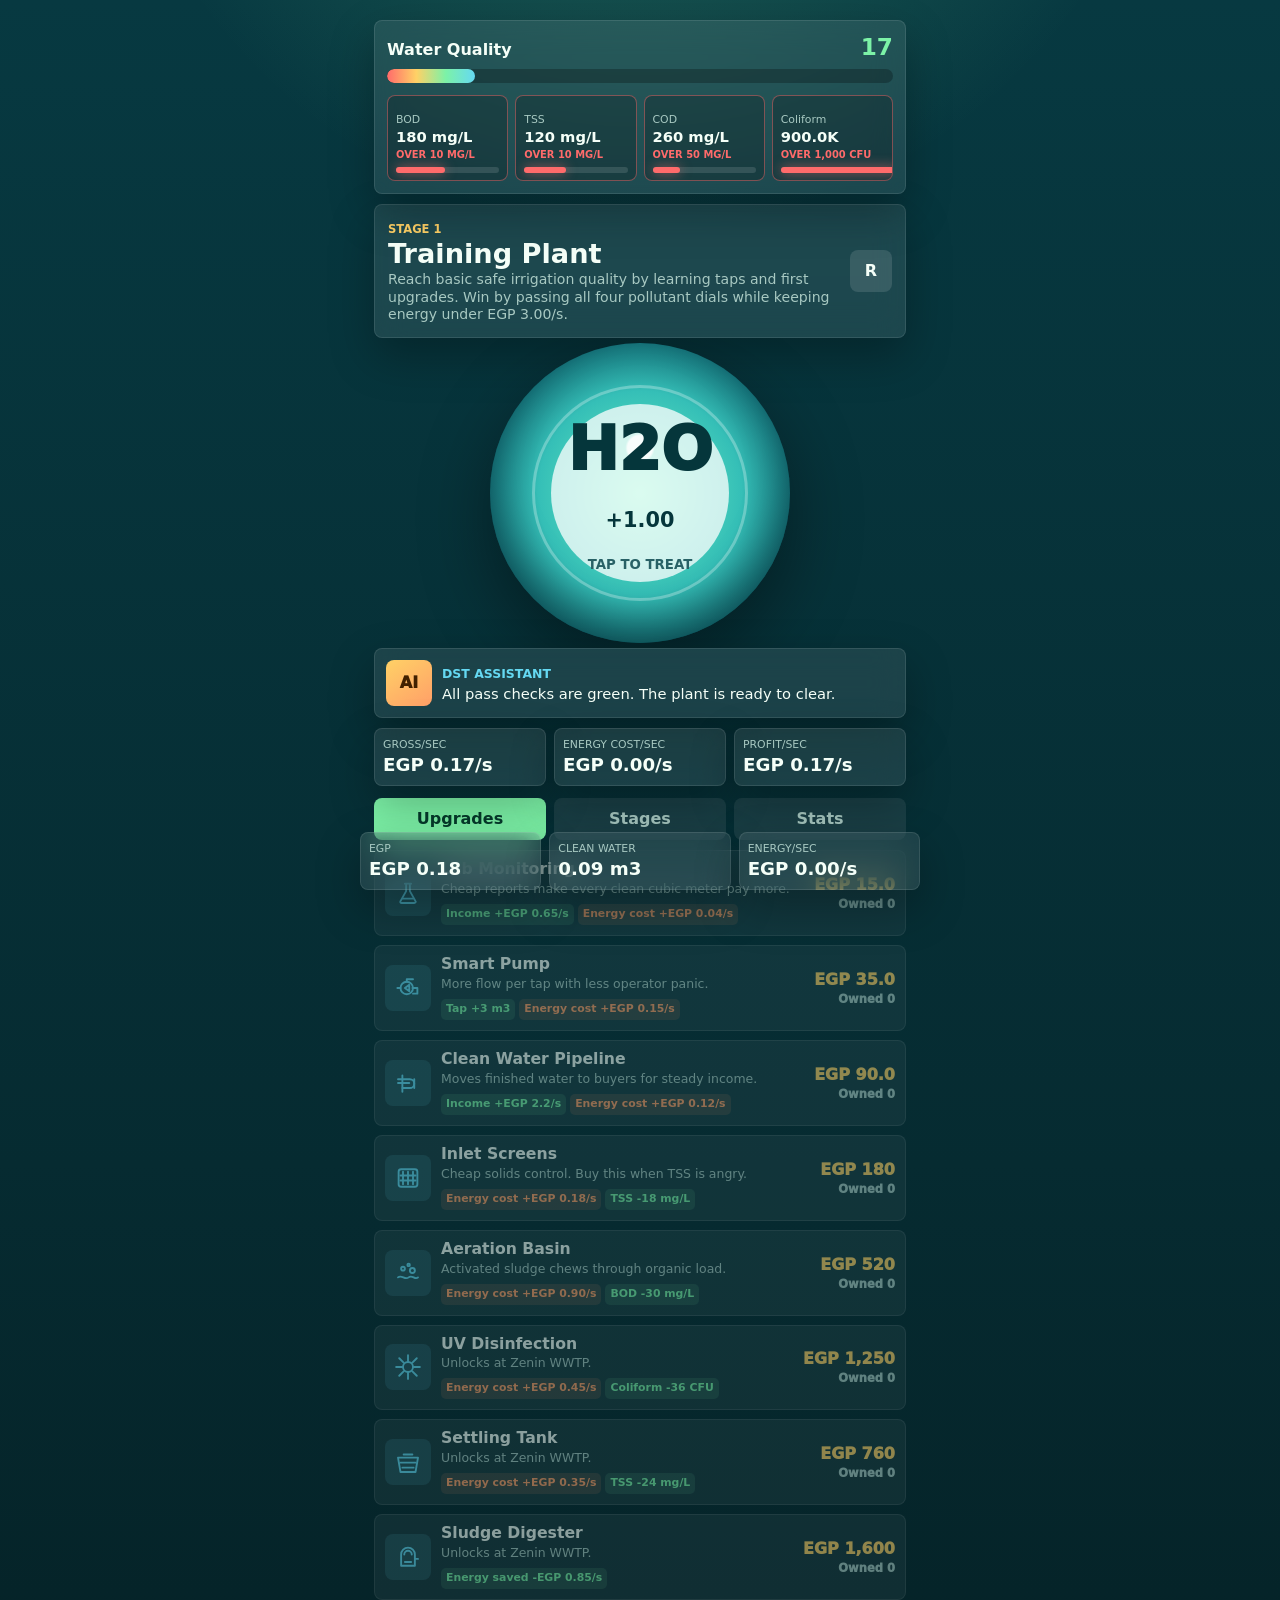
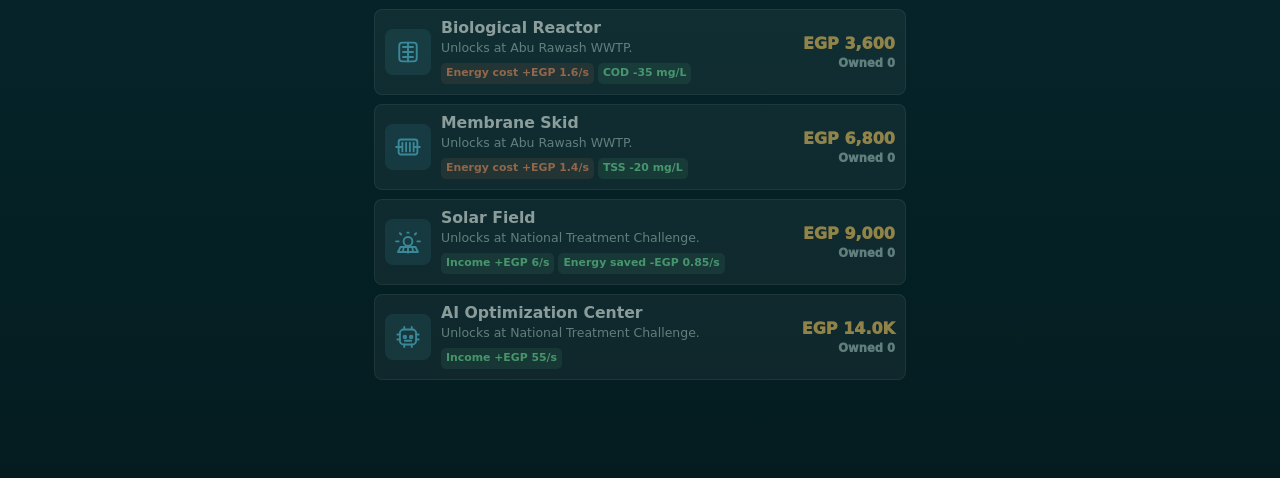
==== game/index.html @ 584d7bbe "cooking up a little game" ====
<!doctype html>
<html lang="en">
  <head>
    <meta charset="utf-8" />
    <meta name="viewport" content="width=device-width, initial-scale=1, viewport-fit=cover" />
    <meta name="theme-color" content="#063b44" />
    <title>Aqua Jokers: Treatment Tycoon</title>
    <link rel="stylesheet" href="styles.css" />
  </head>
  <body>
    <main class="app-shell">
      <section class="top-bar" aria-label="Plant status">
        <div>
          <span class="label">EGP</span>
          <strong id="money">0</strong>
        </div>
        <div>
          <span class="label">Clean water</span>
          <strong id="cleanWater">0 m3</strong>
        </div>
        <div>
          <span class="label">Energy/sec</span>
          <strong id="energyFooter">0</strong>
        </div>
      </section>

      <section class="stage-band">
        <div class="stage-copy">
          <span id="stageKicker">Stage 1</span>
          <h1 id="stageName">Booting plant...</h1>
          <p id="stageGoal">Loading treatment goals.</p>
        </div>
        <button id="resetBtn" class="icon-button" type="button" aria-label="Reset save" title="Reset save">
          <span aria-hidden="true">R</span>
        </button>
      </section>

      <section class="quality-panel" aria-label="Water quality">
        <div class="quality-header">
          <span>Water Quality</span>
          <strong id="qualityScore">0</strong>
        </div>
        <div class="quality-track">
          <div id="qualityFill"></div>
        </div>
        <div class="quality-grid">
          <div id="bodDial" class="dial-card">
            <span>BOD</span>
            <strong id="bod">0</strong>
            <small id="bodStatus">Target 10</small>
          </div>
          <div id="tssDial" class="dial-card">
            <span>TSS</span>
            <strong id="tss">0</strong>
            <small id="tssStatus">Target 10</small>
          </div>
          <div id="codDial" class="dial-card">
            <span>COD</span>
            <strong id="cod">0</strong>
            <small id="codStatus">Target 50</small>
          </div>
          <div id="coliformDial" class="dial-card">
            <span>Coliform</span>
            <strong id="coliform">0</strong>
            <small id="coliformStatus">Target 1K</small>
          </div>
        </div>
      </section>

      <section class="plant-zone" aria-label="Main treatment tap">
        <button id="plantButton" class="plant-button" type="button">
          <span class="plant-ripple"></span>
          <span class="plant-core">
            <span id="plantIcon" class="plant-icon">H2O</span>
            <strong id="tapGain">+1</strong>
            <small>tap to treat</small>
          </span>
        </button>
        <div id="floatLayer" class="float-layer" aria-hidden="true"></div>
      </section>

      <section class="ai-panel" aria-label="DST assistant">
        <div class="ai-avatar">AI</div>
        <div>
          <span>DST Assistant</span>
          <p id="aiTip">I will watch the bottlenecks and nudge you toward better upgrades.</p>
        </div>
      </section>

      <section class="meter-row" aria-label="Economy">
        <div>
          <span>Gross/sec</span>
          <strong id="incomeRate">0</strong>
        </div>
        <div>
          <span>Energy cost/sec</span>
          <strong id="energyCost">0</strong>
        </div>
        <div>
          <span>Profit/sec</span>
          <strong id="profitRate">0</strong>
        </div>
      </section>

      <nav class="tabs" aria-label="Game sections">
        <button class="tab active" data-tab="upgrades" type="button">Upgrades</button>
        <button class="tab" data-tab="stages" type="button">Stages</button>
        <button class="tab" data-tab="stats" type="button">Stats</button>
      </nav>

      <section id="upgradesView" class="view active" aria-label="Upgrade shop">
        <div id="upgradeList" class="upgrade-list"></div>
      </section>

      <section id="stagesView" class="view" aria-label="Stage progress">
        <div id="stageList" class="stage-list"></div>
      </section>

      <section id="statsView" class="view" aria-label="Detailed statistics">
        <div class="stat-card">
          <span>Total water processed</span>
          <strong id="totalProcessed">0 m3</strong>
        </div>
        <div class="stat-card">
          <span>Grade A readiness</span>
          <strong id="gradeReadiness">0%</strong>
        </div>
        <div class="stat-card">
          <span>Current plant power</span>
          <strong id="powerLevel">1x</strong>
        </div>
        <div class="stat-card">
          <span>Best bottleneck</span>
          <strong id="bottleneck">Loading</strong>
        </div>
      </section>
    </main>

    <div id="effectsLayer" class="effects-layer" aria-hidden="true"></div>

    <section id="victoryModal" class="victory-modal" aria-hidden="true">
      <div class="victory-card" role="dialog" aria-modal="true" aria-labelledby="victoryTitle">
        <span id="victoryKicker">Stage cleared</span>
        <h2 id="victoryTitle">Plant optimized</h2>
        <p id="victoryText">Your upgrade strategy reached the target quality.</p>
        <div class="victory-stats">
          <div><span>Quality</span><strong id="victoryQuality">0</strong></div>
          <div><span>Energy</span><strong id="victoryEnergy">0/s</strong></div>
          <div><span>Reward</span><strong id="victoryReward">EGP 0</strong></div>
        </div>
        <button id="continueBtn" class="continue-button" type="button">Continue</button>
      </div>
    </section>

    <script src="game.js"></script>
  </body>
</html>
---- game/styles.css ----
:root {
  color-scheme: dark;
  --bg: #062b31;
  --bg-2: #0a4046;
  --panel: rgba(247, 253, 249, 0.09);
  --panel-strong: rgba(247, 253, 249, 0.15);
  --text: #f5fff8;
  --muted: #a8c9c2;
  --green: #7cf2a7;
  --cyan: #65d9f2;
  --yellow: #ffd166;
  --orange: #ff9f68;
  --danger: #ff6b6b;
  --shadow: 0 18px 45px rgba(0, 0, 0, 0.28);
  font-family: Inter, ui-sans-serif, system-ui, -apple-system, BlinkMacSystemFont, "Segoe UI", sans-serif;
}

* {
  box-sizing: border-box;
}

body {
  margin: 0;
  min-height: 100svh;
  background:
    radial-gradient(circle at 50% -15%, rgba(124, 242, 167, 0.25), transparent 34rem),
    linear-gradient(180deg, #073941 0%, var(--bg) 56%, #041c20 100%);
  color: var(--text);
  overflow-x: hidden;
}

body.victory-open {
  overflow: hidden;
}

button {
  font: inherit;
}

.app-shell {
  display: flex;
  flex-direction: column;
  width: min(100%, 560px);
  min-height: 100svh;
  margin: 0 auto;
  padding: max(8px, env(safe-area-inset-top)) 14px calc(98px + env(safe-area-inset-bottom));
}

.top-bar,
.meter-row {
  display: grid;
  grid-template-columns: repeat(3, 1fr);
  gap: 8px;
}

.top-bar {
  position: fixed;
  left: 50%;
  right: auto;
  bottom: max(10px, env(safe-area-inset-bottom));
  z-index: 25;
  width: min(calc(100% - 28px), 560px);
  transform: translateX(-50%);
}

.top-bar > div,
.meter-row > div,
.stat-card,
.quality-panel,
.ai-panel,
.stage-band {
  order: 2;
  background: var(--panel);
  border: 1px solid rgba(255, 255, 255, 0.1);
  box-shadow: var(--shadow);
  backdrop-filter: blur(16px);
}

.top-bar > div,
.meter-row > div,
.stat-card {
  min-width: 0;
  border-radius: 8px;
  padding: 10px 8px;
}

.top-bar span,
.meter-row span,
.stat-card span,
.label {
  display: block;
  color: var(--muted);
  font-size: 0.68rem;
  line-height: 1.1;
  text-transform: uppercase;
}

.top-bar strong,
.meter-row strong,
.stat-card strong {
  display: block;
  margin-top: 4px;
  font-size: clamp(0.92rem, 4vw, 1.14rem);
  line-height: 1.1;
  white-space: nowrap;
  overflow: hidden;
  text-overflow: ellipsis;
}

.stage-band {
  display: flex;
  align-items: center;
  justify-content: space-between;
  gap: 12px;
  margin-top: 10px;
  border-radius: 8px;
  padding: 13px;
}

.stage-copy {
  min-width: 0;
}

.stage-copy span {
  color: var(--yellow);
  font-size: 0.72rem;
  font-weight: 800;
  text-transform: uppercase;
}

h1 {
  margin: 3px 0 4px;
  font-size: clamp(1.22rem, 6vw, 1.7rem);
  line-height: 1;
}

.stage-copy p {
  margin: 0;
  color: var(--muted);
  font-size: 0.88rem;
  line-height: 1.25;
}

.icon-button {
  width: 42px;
  height: 42px;
  flex: 0 0 auto;
  border: 0;
  border-radius: 8px;
  background: rgba(255, 255, 255, 0.12);
  color: var(--text);
  font-weight: 900;
}

.quality-panel {
  order: 1;
  position: sticky;
  top: 0;
  z-index: 20;
  margin-top: 0;
  border-radius: 8px;
  padding: 12px;
}

.quality-header {
  display: flex;
  align-items: baseline;
  justify-content: space-between;
  font-weight: 900;
}

.quality-header strong {
  color: var(--green);
  font-size: 1.45rem;
}

.quality-track {
  height: 14px;
  margin: 9px 0 12px;
  border-radius: 999px;
  background: rgba(0, 0, 0, 0.26);
  overflow: hidden;
}

#qualityFill {
  width: 0%;
  height: 100%;
  border-radius: inherit;
  background: linear-gradient(90deg, var(--danger), var(--yellow), var(--green), var(--cyan));
  transition: width 220ms ease;
}

.quality-grid {
  display: grid;
  grid-template-columns: repeat(4, 1fr);
  gap: 7px;
}

.dial-card {
  --dial: 0%;
  --dial-color: var(--danger);
  position: relative;
  display: grid;
  align-content: center;
  justify-items: start;
  min-width: 0;
  min-height: 86px;
  border-radius: 8px;
  padding: 10px 8px 13px;
  background: rgba(0, 0, 0, 0.2);
  border: 1px solid rgba(255, 255, 255, 0.08);
  overflow: hidden;
  text-align: left;
  transition: filter 160ms ease, transform 160ms ease;
}

.dial-card::before {
  content: "";
  position: absolute;
  left: 8px;
  right: 8px;
  bottom: 7px;
  height: 6px;
  border-radius: 999px;
  background: rgba(255, 255, 255, 0.12);
}

.dial-card::after {
  content: "";
  position: absolute;
  left: 8px;
  bottom: 7px;
  width: var(--dial);
  height: 6px;
  border-radius: 999px;
  background: var(--dial-color);
  box-shadow: 0 0 12px color-mix(in srgb, var(--dial-color), transparent 35%);
  transition: width 220ms ease;
}

.dial-card.pass {
  --dial-color: var(--green);
  border-color: rgba(124, 242, 167, 0.55);
  background: rgba(124, 242, 167, 0.12);
}

.dial-card.pass::after {
  width: 100%;
}

.dial-card.fail {
  --dial-color: var(--danger);
  border-color: rgba(255, 107, 107, 0.45);
}

.dial-card span {
  display: block;
  color: var(--muted);
  font-size: 0.68rem;
}

.dial-card strong {
  display: block;
  margin-top: 3px;
  max-width: 100%;
  font-size: clamp(0.66rem, 2.7vw, 0.92rem);
  line-height: 1.05;
  overflow: hidden;
  text-overflow: ellipsis;
  white-space: nowrap;
}

.dial-card small {
  display: block;
  margin-top: 4px;
  color: var(--muted);
  font-size: 0.62rem;
  font-weight: 900;
  text-transform: uppercase;
}

.dial-card.pass small {
  color: var(--green);
}

.dial-card.fail small {
  color: var(--danger);
}

.plant-zone {
  order: 3;
  position: relative;
  display: grid;
  place-items: center;
  min-height: 265px;
  overflow: hidden;
}

.plant-button {
  position: relative;
  display: grid;
  place-items: center;
  width: min(72vw, 300px);
  aspect-ratio: 1;
  border: 0;
  border-radius: 50%;
  background:
    radial-gradient(circle at 50% 35%, rgba(255, 255, 255, 0.85) 0 5%, transparent 6%),
    radial-gradient(circle at 50% 50%, #6cf1c2, #35bfb7 48%, #136f77 72%);
  color: #05363b;
  box-shadow:
    inset 0 -22px 40px rgba(0, 0, 0, 0.25),
    0 26px 70px rgba(0, 0, 0, 0.38);
  touch-action: manipulation;
  transform: translateZ(0);
  transition: transform 90ms ease, filter 140ms ease;
}

.plant-button:active,
.plant-button.popping {
  transform: scale(0.96);
  filter: brightness(1.1);
}

.plant-ripple {
  position: absolute;
  inset: 14%;
  border: 3px solid rgba(255, 255, 255, 0.28);
  border-radius: 50%;
  animation: pulse 2.2s infinite ease-in-out;
}

.plant-core {
  position: relative;
  display: grid;
  place-items: center;
  gap: 4px;
  width: 62%;
  aspect-ratio: 1;
  border-radius: 50%;
  background: rgba(255, 255, 255, 0.75);
}

.plant-icon {
  font-weight: 1000;
  font-size: clamp(2rem, 12vw, 3.8rem);
  letter-spacing: 0;
}

.plant-core strong {
  font-size: 1.3rem;
}

.plant-core small {
  color: #286166;
  font-weight: 800;
  text-transform: uppercase;
}

.float-layer {
  pointer-events: none;
  position: absolute;
  inset: 0;
}

.effects-layer {
  pointer-events: none;
  position: fixed;
  inset: 0;
  z-index: 30;
  overflow: hidden;
}

.floater {
  position: absolute;
  left: var(--x);
  top: var(--y);
  color: var(--green);
  font-weight: 1000;
  text-shadow: 0 2px 10px rgba(0, 0, 0, 0.55);
  animation: floatUp 780ms ease-out forwards;
}

.particle {
  position: fixed;
  left: var(--x);
  top: var(--y);
  width: var(--size);
  height: var(--size);
  border-radius: 50%;
  background: var(--color);
  box-shadow: 0 0 16px var(--color);
  transform: translate(-50%, -50%);
  animation: particleBurst var(--life) ease-out forwards;
}

.money-pop {
  position: fixed;
  left: var(--x);
  top: var(--y);
  color: var(--yellow);
  font-weight: 1000;
  -webkit-text-stroke: 1px rgba(3, 25, 29, 0.92);
  text-shadow:
    0 2px 0 rgba(3, 25, 29, 0.92),
    0 3px 14px rgba(0, 0, 0, 0.75);
  transform: translate(-50%, -50%);
  animation: moneyPop 900ms ease-out forwards;
}

.ai-panel {
  order: 4;
  display: grid;
  grid-template-columns: 46px 1fr;
  gap: 10px;
  align-items: center;
  border-radius: 8px;
  padding: 11px;
}

.ai-avatar {
  display: grid;
  place-items: center;
  width: 46px;
  height: 46px;
  border-radius: 8px;
  background: linear-gradient(145deg, var(--yellow), var(--orange));
  color: #412000;
  font-weight: 1000;
}

.ai-panel span {
  color: var(--cyan);
  font-size: 0.78rem;
  font-weight: 900;
  text-transform: uppercase;
}

.ai-panel p {
  margin: 3px 0 0;
  color: var(--text);
  font-size: 0.92rem;
  line-height: 1.22;
}

.meter-row {
  order: 5;
  margin-top: 10px;
}

.tabs {
  order: 6;
  display: grid;
  grid-template-columns: repeat(3, 1fr);
  gap: 8px;
  margin: 12px 0 10px;
}

.tab {
  min-height: 42px;
  border: 0;
  border-radius: 8px;
  background: rgba(255, 255, 255, 0.08);
  color: var(--muted);
  font-weight: 900;
}

.tab.active {
  background: var(--green);
  color: #063b2c;
}

.view {
  order: 7;
  display: none;
}

.view.active {
  display: block;
}

.upgrade-list,
.stage-list {
  display: grid;
  gap: 9px;
}

.upgrade-card,
.stage-card {
  display: grid;
  grid-template-columns: 46px 1fr auto;
  gap: 10px;
  align-items: center;
  width: 100%;
  border: 1px solid rgba(255, 255, 255, 0.11);
  border-radius: 8px;
  padding: 10px;
  background: var(--panel);
  color: var(--text);
  text-align: left;
}

.upgrade-card:disabled {
  opacity: 0.56;
}

.upgrade-card.affordable {
  border-color: rgba(124, 242, 167, 0.55);
  background: var(--panel-strong);
}

.upgrade-card.recommended {
  border-color: rgba(255, 209, 102, 0.95);
  background:
    linear-gradient(90deg, rgba(255, 209, 102, 0.18), rgba(255, 209, 102, 0.04)),
    var(--panel-strong);
  box-shadow:
    0 0 0 1px rgba(255, 209, 102, 0.3),
    0 16px 40px rgba(255, 209, 102, 0.14);
}

.upgrade-card.recommended .upgrade-icon {
  background: rgba(255, 209, 102, 0.2);
  color: var(--yellow);
}

.upgrade-icon,
.stage-icon {
  display: grid;
  place-items: center;
  width: 46px;
  height: 46px;
  border-radius: 8px;
  background: rgba(101, 217, 242, 0.16);
  color: var(--cyan);
  font-weight: 1000;
}

.upgrade-icon svg {
  width: 30px;
  height: 30px;
  fill: none;
  stroke: currentColor;
  stroke-width: 3;
  stroke-linecap: round;
  stroke-linejoin: round;
}

.upgrade-card h2,
.stage-card h2 {
  margin: 0;
  font-size: 0.98rem;
  line-height: 1.08;
}

.upgrade-card p,
.stage-card p {
  margin: 4px 0 0;
  color: var(--muted);
  font-size: 0.78rem;
  line-height: 1.2;
}

.upgrade-effects {
  display: flex;
  flex-wrap: wrap;
  gap: 4px;
  margin-top: 7px;
}

.effect {
  display: inline-flex;
  align-items: center;
  min-height: 21px;
  border-radius: 5px;
  padding: 3px 5px;
  background: rgba(124, 242, 167, 0.13);
  color: var(--green);
  font-size: 0.68rem;
  font-weight: 900;
  line-height: 1;
}

.effect.cost {
  background: rgba(255, 159, 104, 0.14);
  color: var(--orange);
}

.price {
  min-width: 72px;
  color: var(--yellow);
  font-weight: 1000;
  text-align: right;
}

.owned {
  display: block;
  margin-top: 3px;
  color: var(--muted);
  font-size: 0.72rem;
}

.stage-card.done .stage-icon {
  background: rgba(124, 242, 167, 0.18);
  color: var(--green);
}

.stage-card.locked {
  opacity: 0.5;
}

.stat-card {
  margin-bottom: 9px;
}

.victory-modal {
  position: fixed;
  inset: 0;
  z-index: 40;
  display: none;
  place-items: center;
  padding: 18px;
  background: rgba(2, 20, 23, 0.72);
  backdrop-filter: blur(12px);
}

.victory-modal.active {
  display: grid;
}

.victory-card {
  width: min(100%, 430px);
  border: 1px solid rgba(255, 255, 255, 0.16);
  border-radius: 8px;
  padding: 18px;
  background:
    radial-gradient(circle at 50% 0%, rgba(124, 242, 167, 0.28), transparent 16rem),
    #0b343a;
  box-shadow: 0 28px 80px rgba(0, 0, 0, 0.48);
  text-align: center;
  animation: victoryIn 260ms ease-out;
}

.victory-card > span {
  color: var(--yellow);
  font-size: 0.72rem;
  font-weight: 1000;
  text-transform: uppercase;
}

.victory-card h2 {
  margin: 6px 0;
  font-size: clamp(1.7rem, 9vw, 2.4rem);
  line-height: 1;
}

.victory-card p {
  margin: 0;
  color: var(--muted);
  line-height: 1.3;
}

.victory-stats {
  display: grid;
  grid-template-columns: repeat(3, 1fr);
  gap: 8px;
  margin: 16px 0;
}

.victory-stats div {
  min-width: 0;
  border-radius: 8px;
  padding: 10px 6px;
  background: rgba(255, 255, 255, 0.1);
}

.victory-stats span {
  display: block;
  color: var(--muted);
  font-size: 0.67rem;
  text-transform: uppercase;
}

.victory-stats strong {
  display: block;
  margin-top: 4px;
  font-size: 1rem;
  white-space: nowrap;
  overflow: hidden;
  text-overflow: ellipsis;
}

.continue-button {
  width: 100%;
  min-height: 48px;
  border: 0;
  border-radius: 8px;
  background: var(--green);
  color: #063b2c;
  font-weight: 1000;
}

@keyframes pulse {
  0%, 100% { transform: scale(0.93); opacity: 0.65; }
  50% { transform: scale(1.05); opacity: 1; }
}

@keyframes floatUp {
  from { transform: translate(-50%, 0) scale(0.9); opacity: 1; }
  to { transform: translate(-50%, -76px) scale(1.18); opacity: 0; }
}

@keyframes particleBurst {
  from {
    transform: translate(-50%, -50%) scale(0.85);
    opacity: 1;
  }
  to {
    transform:
      translate(calc(-50% + var(--dx)), calc(-50% + var(--dy)))
      scale(0.15);
    opacity: 0;
  }
}

@keyframes moneyPop {
  from {
    transform: translate(-50%, -50%) scale(0.9);
    opacity: 1;
  }
  to {
    transform: translate(-50%, -105px) scale(1.08);
    opacity: 0;
  }
}

@keyframes victoryIn {
  from { transform: scale(0.92); opacity: 0; }
  to { transform: scale(1); opacity: 1; }
}

@media (min-width: 720px) {
  .app-shell {
    padding-top: 20px;
  }

  .plant-zone {
    min-height: 310px;
  }
}
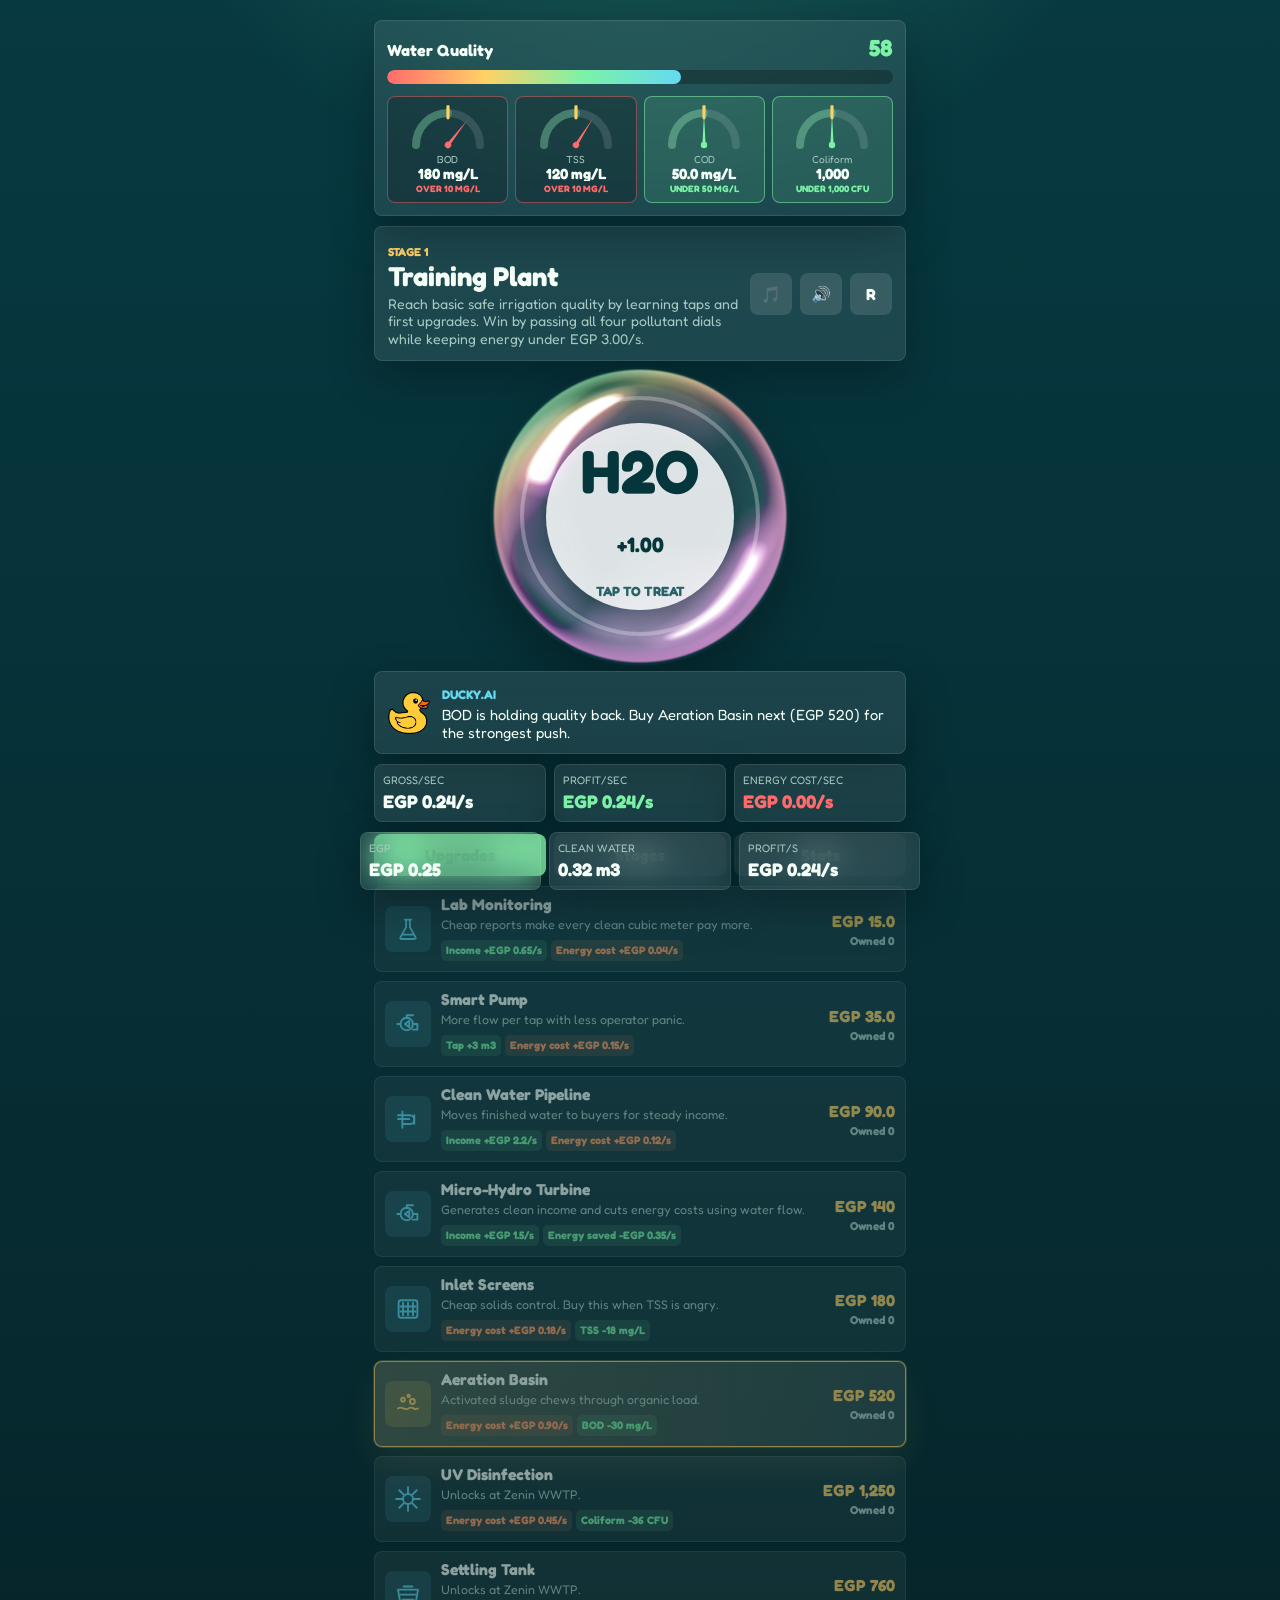
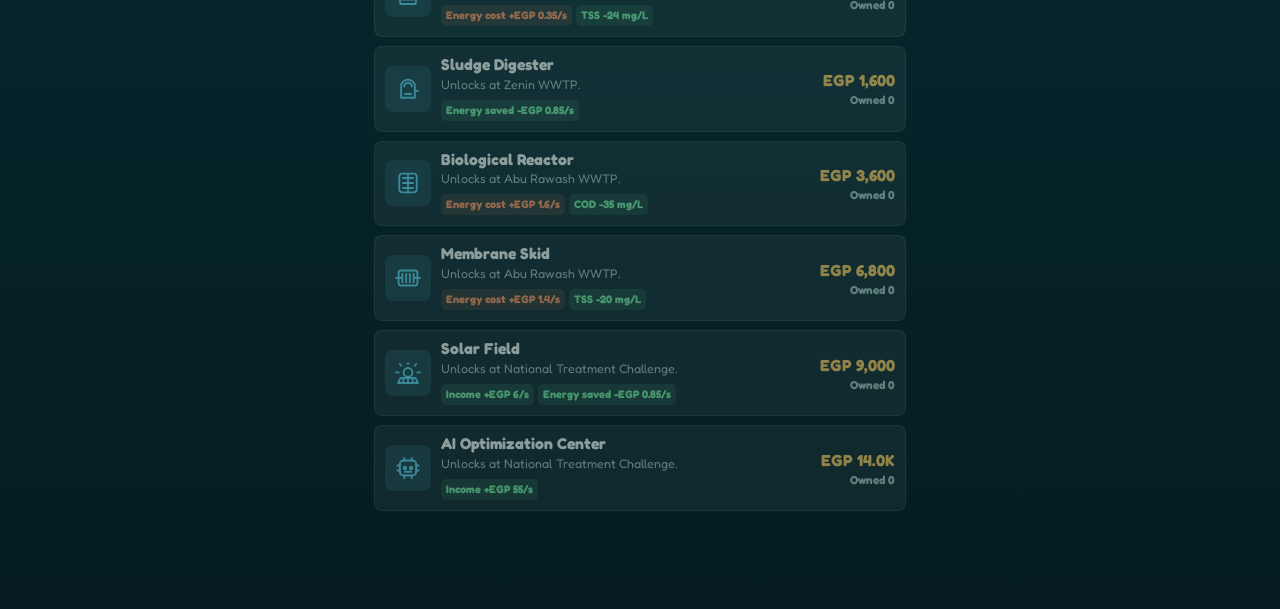
==== commit 40913636: "Updated game to be 10x better" ====
--- a/game/index.html
+++ b/game/index.html
@@ -5,6 +5,9 @@
     <meta name="viewport" content="width=device-width, initial-scale=1, viewport-fit=cover" />
     <meta name="theme-color" content="#063b44" />
     <title>Aqua Jokers: Treatment Tycoon</title>
+    <link rel="preconnect" href="https://fonts.googleapis.com">
+    <link rel="preconnect" href="https://fonts.gstatic.com" crossorigin>
+    <link href="https://fonts.googleapis.com/css2?family=Fredoka:wght@400;600;800&display=swap" rel="stylesheet">
     <link rel="stylesheet" href="styles.css" />
   </head>
   <body>
@@ -19,8 +22,8 @@
           <strong id="cleanWater">0 m3</strong>
         </div>
         <div>
-          <span class="label">Energy/sec</span>
-          <strong id="energyFooter">0</strong>
+          <span class="label">Profit/s</span>
+          <strong id="profitFooter">0</strong>
         </div>
       </section>
 
@@ -30,10 +33,20 @@
           <h1 id="stageName">Booting plant...</h1>
           <p id="stageGoal">Loading treatment goals.</p>
         </div>
-        <button id="resetBtn" class="icon-button" type="button" aria-label="Reset save" title="Reset save">
-          <span aria-hidden="true">R</span>
-        </button>
-      </section>
+        <div style="display: flex; gap: 8px;">
+          <button id="toggleMusicBtn" class="icon-button" type="button" aria-label="Toggle Music" title="Toggle Music">
+            <span aria-hidden="true">🎵</span>
+          </button>
+          <button id="toggleSoundBtn" class="icon-button" type="button" aria-label="Toggle Sound" title="Toggle Sound">
+            <span aria-hidden="true">🔊</span>
+          </button>
+          <button id="resetBtn" class="icon-button" type="button" aria-label="Reset save" title="Reset save">
+            <span aria-hidden="true">R</span>
+          </button>
+        </div>
+      </section>
+
+      <audio id="bgm" loop src="bgm.mp3" preload="auto"></audio>
 
       <section class="quality-panel" aria-label="Water quality">
         <div class="quality-header">
@@ -45,24 +58,68 @@
         </div>
         <div class="quality-grid">
           <div id="bodDial" class="dial-card">
-            <span>BOD</span>
-            <strong id="bod">0</strong>
-            <small id="bodStatus">Target 10</small>
+            <svg viewBox="0 0 100 55" class="dial-svg">
+              <path class="dial-track" d="M 10 50 A 40 40 0 0 1 90 50" />
+              <path class="dial-pass-track" d="M 10 50 A 40 40 0 0 1 50 10" />
+              <line class="dial-target-line" x1="50" y1="2" x2="50" y2="16" />
+              <g class="dial-needle-group">
+                <polygon points="48,50 52,50 50,10" class="dial-needle" />
+                <circle cx="50" cy="50" r="4" class="dial-pivot" />
+              </g>
+            </svg>
+            <div class="dial-content">
+              <span>BOD</span>
+              <strong id="bod">0</strong>
+              <small id="bodStatus">Target 10</small>
+            </div>
           </div>
           <div id="tssDial" class="dial-card">
-            <span>TSS</span>
-            <strong id="tss">0</strong>
-            <small id="tssStatus">Target 10</small>
+            <svg viewBox="0 0 100 55" class="dial-svg">
+              <path class="dial-track" d="M 10 50 A 40 40 0 0 1 90 50" />
+              <path class="dial-pass-track" d="M 10 50 A 40 40 0 0 1 50 10" />
+              <line class="dial-target-line" x1="50" y1="2" x2="50" y2="16" />
+              <g class="dial-needle-group">
+                <polygon points="48,50 52,50 50,10" class="dial-needle" />
+                <circle cx="50" cy="50" r="4" class="dial-pivot" />
+              </g>
+            </svg>
+            <div class="dial-content">
+              <span>TSS</span>
+              <strong id="tss">0</strong>
+              <small id="tssStatus">Target 10</small>
+            </div>
           </div>
           <div id="codDial" class="dial-card">
-            <span>COD</span>
-            <strong id="cod">0</strong>
-            <small id="codStatus">Target 50</small>
+            <svg viewBox="0 0 100 55" class="dial-svg">
+              <path class="dial-track" d="M 10 50 A 40 40 0 0 1 90 50" />
+              <path class="dial-pass-track" d="M 10 50 A 40 40 0 0 1 50 10" />
+              <line class="dial-target-line" x1="50" y1="2" x2="50" y2="16" />
+              <g class="dial-needle-group">
+                <polygon points="48,50 52,50 50,10" class="dial-needle" />
+                <circle cx="50" cy="50" r="4" class="dial-pivot" />
+              </g>
+            </svg>
+            <div class="dial-content">
+              <span>COD</span>
+              <strong id="cod">0</strong>
+              <small id="codStatus">Target 50</small>
+            </div>
           </div>
           <div id="coliformDial" class="dial-card">
-            <span>Coliform</span>
-            <strong id="coliform">0</strong>
-            <small id="coliformStatus">Target 1K</small>
+            <svg viewBox="0 0 100 55" class="dial-svg">
+              <path class="dial-track" d="M 10 50 A 40 40 0 0 1 90 50" />
+              <path class="dial-pass-track" d="M 10 50 A 40 40 0 0 1 50 10" />
+              <line class="dial-target-line" x1="50" y1="2" x2="50" y2="16" />
+              <g class="dial-needle-group">
+                <polygon points="48,50 52,50 50,10" class="dial-needle" />
+                <circle cx="50" cy="50" r="4" class="dial-pivot" />
+              </g>
+            </svg>
+            <div class="dial-content">
+              <span>Coliform</span>
+              <strong id="coliform">0</strong>
+              <small id="coliformStatus">Target 1K</small>
+            </div>
           </div>
         </div>
       </section>
@@ -79,10 +136,10 @@
         <div id="floatLayer" class="float-layer" aria-hidden="true"></div>
       </section>
 
-      <section class="ai-panel" aria-label="DST assistant">
-        <div class="ai-avatar">AI</div>
-        <div>
-          <span>DST Assistant</span>
+      <section class="ai-panel" aria-label="Ducky.AI assistant">
+        <img class="ai-avatar" src="ducky.png" alt="Ducky.AI" />
+        <div>
+          <span>Ducky.AI</span>
           <p id="aiTip">I will watch the bottlenecks and nudge you toward better upgrades.</p>
         </div>
       </section>
@@ -93,12 +150,12 @@
           <strong id="incomeRate">0</strong>
         </div>
         <div>
+          <span>Profit/sec</span>
+          <strong id="profitRate" style="color: var(--green);">0</strong>
+        </div>
+        <div>
           <span>Energy cost/sec</span>
-          <strong id="energyCost">0</strong>
-        </div>
-        <div>
-          <span>Profit/sec</span>
-          <strong id="profitRate">0</strong>
+          <strong id="energyCost" style="color: var(--danger);">0</strong>
         </div>
       </section>
 
--- a/game/styles.css
+++ b/game/styles.css
@@ -12,7 +12,7 @@
   --orange: #ff9f68;
   --danger: #ff6b6b;
   --shadow: 0 18px 45px rgba(0, 0, 0, 0.28);
-  font-family: Inter, ui-sans-serif, system-ui, -apple-system, BlinkMacSystemFont, "Segoe UI", sans-serif;
+  font-family: 'Fredoka', ui-sans-serif, system-ui, -apple-system, BlinkMacSystemFont, "Segoe UI", sans-serif;
 }
 
 * {
@@ -197,71 +197,80 @@
 }
 
 .dial-card {
-  --dial: 0%;
-  --dial-color: var(--danger);
-  position: relative;
-  display: grid;
-  align-content: center;
-  justify-items: start;
+  --needle-angle: 0deg;
+  --needle-color: var(--danger);
+  display: flex;
+  flex-direction: column;
+  align-items: center;
+  gap: 4px;
   min-width: 0;
-  min-height: 86px;
-  border-radius: 8px;
-  padding: 10px 8px 13px;
+  border-radius: 8px;
+  padding: 8px 4px;
   background: rgba(0, 0, 0, 0.2);
   border: 1px solid rgba(255, 255, 255, 0.08);
   overflow: hidden;
-  text-align: left;
+  text-align: center;
   transition: filter 160ms ease, transform 160ms ease;
 }
 
-.dial-card::before {
-  content: "";
-  position: absolute;
-  left: 8px;
-  right: 8px;
-  bottom: 7px;
-  height: 6px;
-  border-radius: 999px;
-  background: rgba(255, 255, 255, 0.12);
-}
-
-.dial-card::after {
-  content: "";
-  position: absolute;
-  left: 8px;
-  bottom: 7px;
-  width: var(--dial);
-  height: 6px;
-  border-radius: 999px;
-  background: var(--dial-color);
-  box-shadow: 0 0 12px color-mix(in srgb, var(--dial-color), transparent 35%);
-  transition: width 220ms ease;
-}
-
 .dial-card.pass {
-  --dial-color: var(--green);
+  --needle-color: var(--green);
   border-color: rgba(124, 242, 167, 0.55);
   background: rgba(124, 242, 167, 0.12);
 }
 
-.dial-card.pass::after {
+.dial-card.fail {
+  --needle-color: var(--danger);
+  border-color: rgba(255, 107, 107, 0.45);
+}
+
+.dial-svg {
   width: 100%;
-}
-
-.dial-card.fail {
-  --dial-color: var(--danger);
-  border-color: rgba(255, 107, 107, 0.45);
-}
-
-.dial-card span {
-  display: block;
-  color: var(--muted);
-  font-size: 0.68rem;
-}
-
-.dial-card strong {
-  display: block;
-  margin-top: 3px;
+  max-width: 80px;
+  overflow: visible;
+}
+
+.dial-track {
+  fill: none;
+  stroke: rgba(255, 255, 255, 0.12);
+  stroke-width: 10;
+  stroke-linecap: round;
+}
+
+.dial-pass-track {
+  fill: none;
+  stroke: rgba(124, 242, 167, 0.25);
+  stroke-width: 10;
+  stroke-linecap: round;
+}
+
+.dial-target-line {
+  stroke: var(--yellow);
+  stroke-width: 4;
+  stroke-linecap: round;
+}
+
+.dial-needle-group {
+  transform-origin: 50px 50px;
+  transform: rotate(var(--needle-angle));
+  transition: transform 0.6s cubic-bezier(0.34, 1.56, 0.64, 1);
+}
+
+.dial-needle,
+.dial-pivot {
+  fill: var(--needle-color);
+  transition: fill 0.3s ease;
+}
+
+.dial-content span {
+  display: block;
+  color: var(--muted);
+  font-size: 0.64rem;
+}
+
+.dial-content strong {
+  display: block;
+  margin-top: 1px;
   max-width: 100%;
   font-size: clamp(0.66rem, 2.7vw, 0.92rem);
   line-height: 1.05;
@@ -270,11 +279,11 @@
   white-space: nowrap;
 }
 
-.dial-card small {
-  display: block;
-  margin-top: 4px;
-  color: var(--muted);
-  font-size: 0.62rem;
+.dial-content small {
+  display: block;
+  margin-top: 2px;
+  color: var(--muted);
+  font-size: 0.58rem;
   font-weight: 900;
   text-transform: uppercase;
 }
@@ -302,30 +311,38 @@
   place-items: center;
   width: min(72vw, 300px);
   aspect-ratio: 1;
-  border: 0;
+  border: none;
   border-radius: 50%;
-  background:
-    radial-gradient(circle at 50% 35%, rgba(255, 255, 255, 0.85) 0 5%, transparent 6%),
-    radial-gradient(circle at 50% 50%, #6cf1c2, #35bfb7 48%, #136f77 72%);
+  background: transparent url('bubble.png') center/contain no-repeat;
   color: #05363b;
-  box-shadow:
-    inset 0 -22px 40px rgba(0, 0, 0, 0.25),
-    0 26px 70px rgba(0, 0, 0, 0.38);
+  box-shadow: 0 20px 50px rgba(0, 0, 0, 0.3);
   touch-action: manipulation;
   transform: translateZ(0);
-  transition: transform 90ms ease, filter 140ms ease;
-}
-
-.plant-button:active,
+  transition: transform 0.1s cubic-bezier(0.4, 0, 0.2, 1), filter 0.1s ease;
+  cursor: pointer;
+}
+
+.plant-button:active {
+  transform: scale(0.92) rotate(-2deg) !important;
+  filter: brightness(1.15) contrast(1.1) !important;
+  transition: none !important;
+}
+
 .plant-button.popping {
-  transform: scale(0.96);
-  filter: brightness(1.1);
+  animation: wobblePop 0.4s cubic-bezier(0.175, 0.885, 0.32, 1.275);
+}
+
+@keyframes wobblePop {
+  0% { transform: scale(0.92) rotate(-2deg); filter: brightness(1.2); }
+  40% { transform: scale(1.05) rotate(3deg); }
+  70% { transform: scale(0.98) rotate(-1deg); }
+  100% { transform: scale(1) rotate(0deg); }
 }
 
 .plant-ripple {
   position: absolute;
-  inset: 14%;
-  border: 3px solid rgba(255, 255, 255, 0.28);
+  inset: 10%;
+  border: 4px solid rgba(255, 255, 255, 0.28);
   border-radius: 50%;
   animation: pulse 2.2s infinite ease-in-out;
 }
@@ -335,10 +352,11 @@
   display: grid;
   place-items: center;
   gap: 4px;
-  width: 62%;
+  width: 65%;
   aspect-ratio: 1;
   border-radius: 50%;
-  background: rgba(255, 255, 255, 0.75);
+  background: rgba(255, 255, 255, 0.85);
+  box-shadow: 0 8px 20px rgba(0, 0, 0, 0.2);
 }
 
 .plant-icon {
@@ -377,7 +395,10 @@
   top: var(--y);
   color: var(--green);
   font-weight: 1000;
-  text-shadow: 0 2px 10px rgba(0, 0, 0, 0.55);
+  -webkit-text-stroke: 1px rgba(3, 25, 29, 0.92);
+  text-shadow:
+    0 2px 0 rgba(3, 25, 29, 0.92),
+    0 3px 14px rgba(0, 0, 0, 0.75);
   animation: floatUp 780ms ease-out forwards;
 }
 
@@ -419,14 +440,10 @@
 }
 
 .ai-avatar {
-  display: grid;
-  place-items: center;
+  display: block;
   width: 46px;
   height: 46px;
-  border-radius: 8px;
-  background: linear-gradient(145deg, var(--yellow), var(--orange));
-  color: #412000;
-  font-weight: 1000;
+  object-fit: contain;
 }
 
 .ai-panel span {
